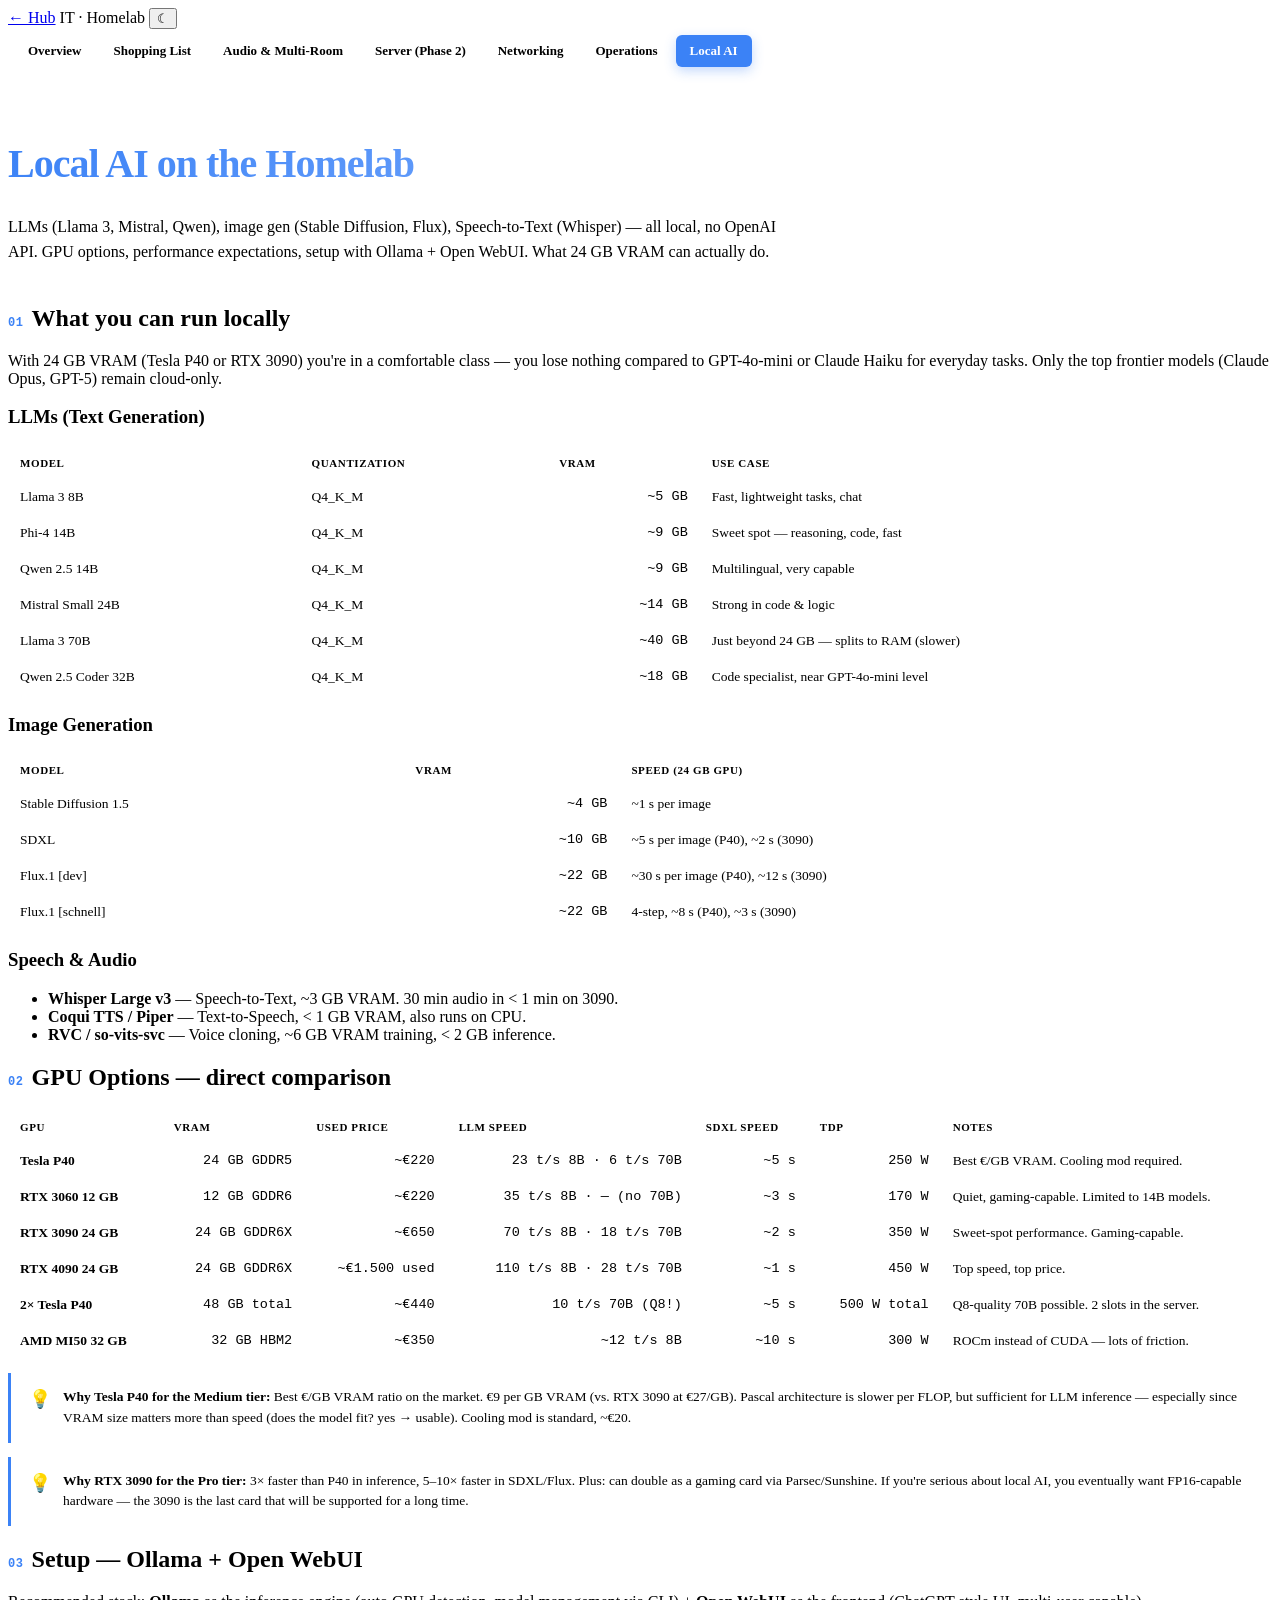
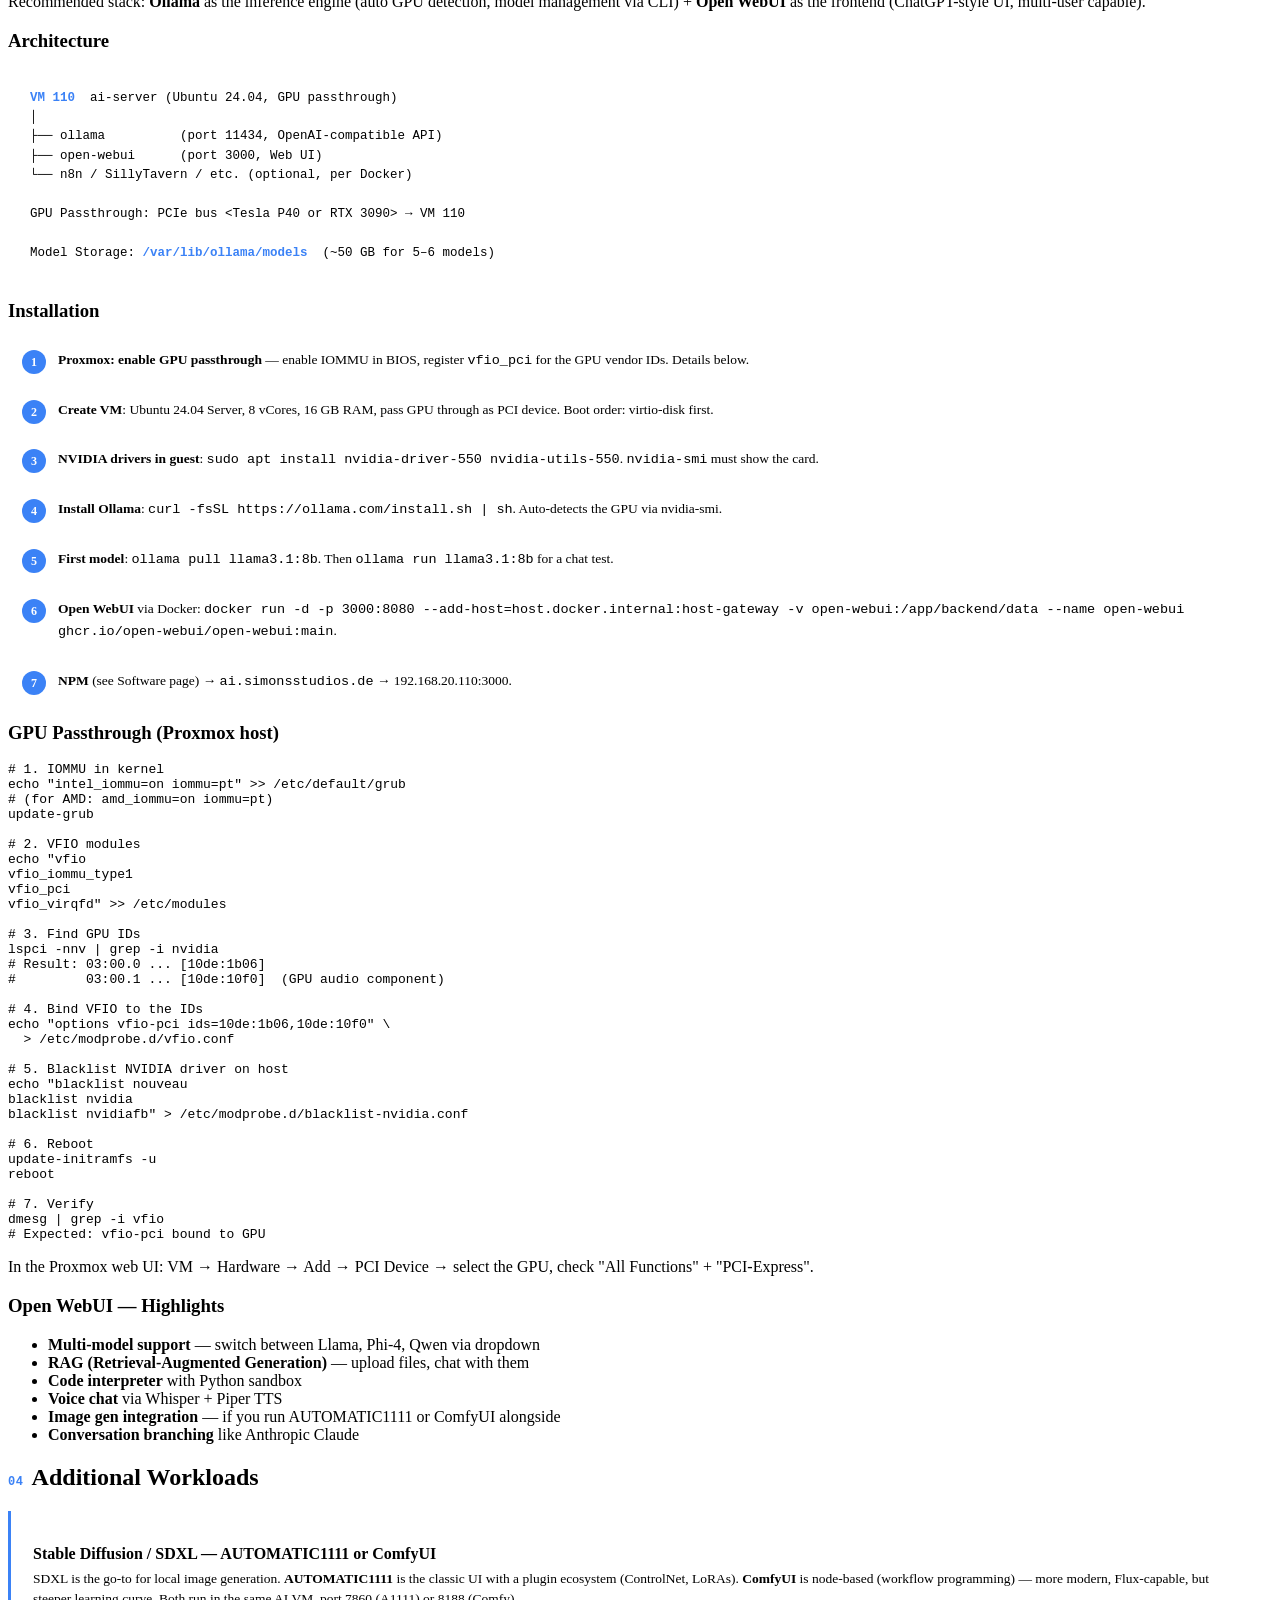
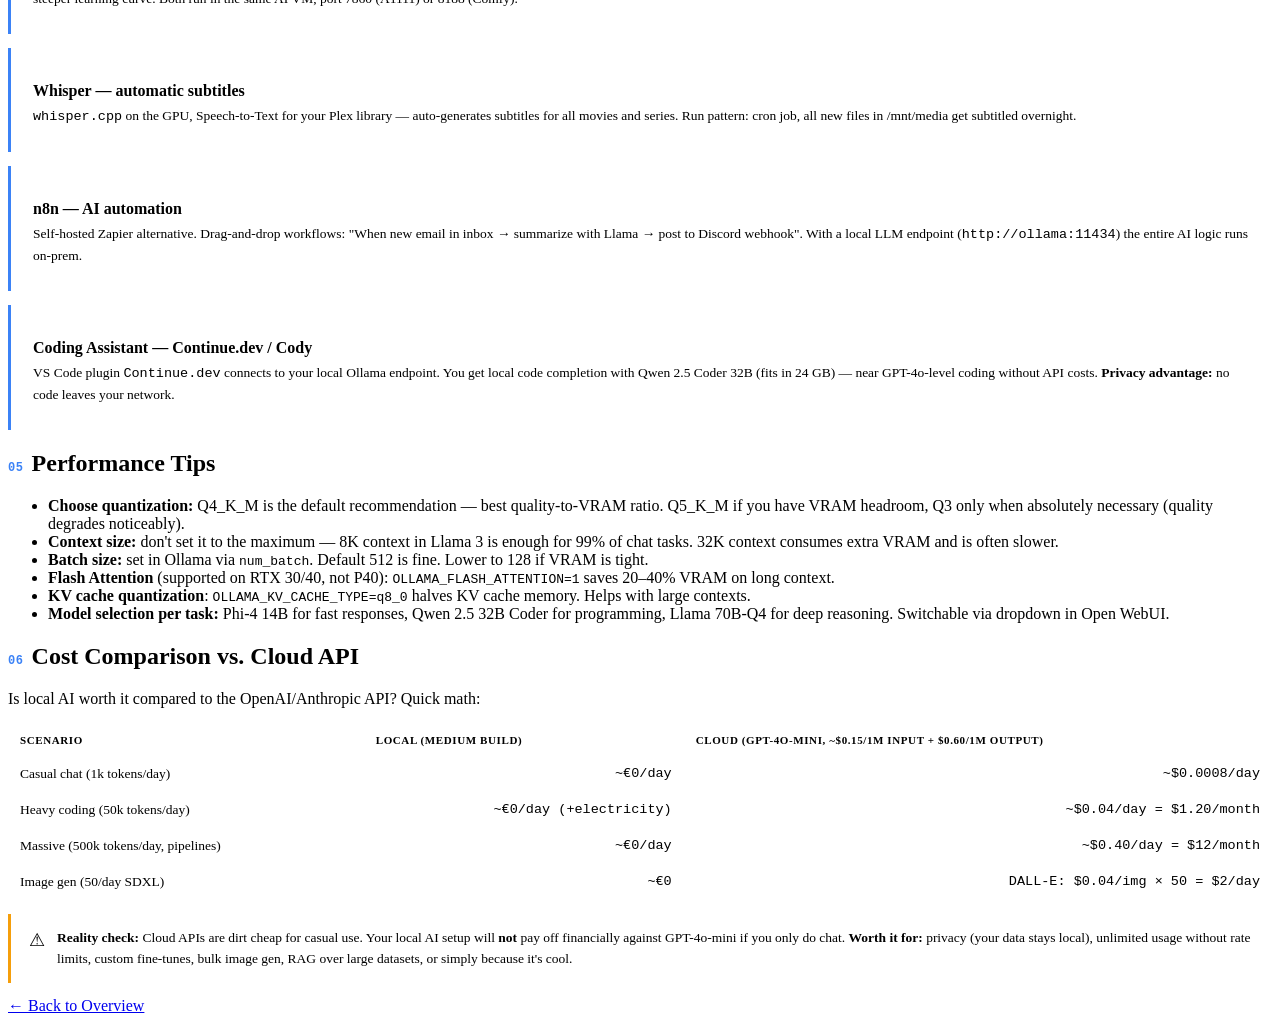
==== ai.html @ 4e8f594f "Initial upload — Homelab Rack Setup project All pages: index, einkaufsliste, audio, server, networki" ====
<!DOCTYPE html>
<html lang="en">
<head>
  <meta charset="UTF-8" />
  <meta name="viewport" content="width=device-width, initial-scale=1.0" />
  <title>Local AI — Homelab — IT Hub</title>
  <script>(function(){try{var t=localStorage.getItem('it-hub-theme');if(t==='light')document.documentElement.classList.add('theme-light');}catch{}})();</script>
  <link rel="stylesheet" href="../../style.css" />
  <link rel="stylesheet" href="page.css" />
  <style>:root{--accent:#3b82f6;--accent-rgb:59,130,246;}</style>
</head>
<body>
<div class="container">

  <nav class="topbar">
    <a class="back" href="../../index.html">← Hub</a>
    <span class="brand">IT · Homelab</span>
    <button class="theme-toggle" type="button">☾</button>
  </nav>

  <nav class="subnav">
    <a href="index.html">Overview</a>
    <a href="einkaufsliste.html">Shopping List</a>
    <a href="audio.html">Audio &amp; Multi-Room</a>
    <a href="server.html">Server (Phase 2)</a>
    <a href="networking.html">Networking</a>
    <a href="operations.html">Operations</a>
    <a href="ai.html" class="active">Local AI</a>
  </nav>

  <header class="hero">
    <h1>Local AI on the Homelab</h1>
    <p class="lead">LLMs (Llama 3, Mistral, Qwen), image gen (Stable Diffusion, Flux), Speech-to-Text (Whisper) — all local, no OpenAI API. GPU options, performance expectations, setup with Ollama + Open WebUI. What 24 GB VRAM can actually do.</p>
  </header>

  <!-- ===== WHAT'S POSSIBLE ===== -->
  <section class="section">
    <h2><span class="num">01</span>What you can run locally</h2>

    <div class="prose">
      <p>With 24 GB VRAM (Tesla P40 or RTX 3090) you're in a comfortable class — you lose nothing compared to GPT-4o-mini or Claude Haiku for everyday tasks. Only the top frontier models (Claude Opus, GPT-5) remain cloud-only.</p>

      <h3>LLMs (Text Generation)</h3>
      <table class="tbl">
        <thead>
          <tr><th>Model</th><th>Quantization</th><th>VRAM</th><th>Use Case</th></tr>
        </thead>
        <tbody>
          <tr><td>Llama 3 8B</td>           <td>Q4_K_M</td><td class="num">~5 GB</td><td>Fast, lightweight tasks, chat</td></tr>
          <tr><td>Phi-4 14B</td>            <td>Q4_K_M</td><td class="num">~9 GB</td><td>Sweet spot — reasoning, code, fast</td></tr>
          <tr><td>Qwen 2.5 14B</td>         <td>Q4_K_M</td><td class="num">~9 GB</td><td>Multilingual, very capable</td></tr>
          <tr><td>Mistral Small 24B</td>    <td>Q4_K_M</td><td class="num">~14 GB</td><td>Strong in code &amp; logic</td></tr>
          <tr><td>Llama 3 70B</td>          <td>Q4_K_M</td><td class="num">~40 GB</td><td>Just beyond 24 GB — splits to RAM (slower)</td></tr>
          <tr><td>Qwen 2.5 Coder 32B</td>   <td>Q4_K_M</td><td class="num">~18 GB</td><td>Code specialist, near GPT-4o-mini level</td></tr>
        </tbody>
      </table>

      <h3>Image Generation</h3>
      <table class="tbl">
        <thead>
          <tr><th>Model</th><th>VRAM</th><th>Speed (24 GB GPU)</th></tr>
        </thead>
        <tbody>
          <tr><td>Stable Diffusion 1.5</td>  <td class="num">~4 GB</td><td>~1 s per image</td></tr>
          <tr><td>SDXL</td>                  <td class="num">~10 GB</td><td>~5 s per image (P40), ~2 s (3090)</td></tr>
          <tr><td>Flux.1 [dev]</td>          <td class="num">~22 GB</td><td>~30 s per image (P40), ~12 s (3090)</td></tr>
          <tr><td>Flux.1 [schnell]</td>      <td class="num">~22 GB</td><td>4-step, ~8 s (P40), ~3 s (3090)</td></tr>
        </tbody>
      </table>

      <h3>Speech &amp; Audio</h3>
      <ul>
        <li><strong>Whisper Large v3</strong> — Speech-to-Text, ~3 GB VRAM. 30 min audio in &lt; 1 min on 3090.</li>
        <li><strong>Coqui TTS / Piper</strong> — Text-to-Speech, &lt; 1 GB VRAM, also runs on CPU.</li>
        <li><strong>RVC / so-vits-svc</strong> — Voice cloning, ~6 GB VRAM training, &lt; 2 GB inference.</li>
      </ul>
    </div>
  </section>

  <!-- ===== GPU OPTIONS ===== -->
  <section class="section">
    <h2><span class="num">02</span>GPU Options — direct comparison</h2>

    <div class="prose">
      <table class="tbl">
        <thead>
          <tr><th>GPU</th><th>VRAM</th><th>Used Price</th><th>LLM Speed</th><th>SDXL Speed</th><th>TDP</th><th>Notes</th></tr>
        </thead>
        <tbody>
          <tr>
            <td><strong>Tesla P40</strong></td>
            <td class="num">24 GB GDDR5</td>
            <td class="num">~€220</td>
            <td class="num">23 t/s 8B · 6 t/s 70B</td>
            <td class="num">~5 s</td>
            <td class="num">250 W</td>
            <td>Best €/GB VRAM. Cooling mod required.</td>
          </tr>
          <tr>
            <td><strong>RTX 3060 12 GB</strong></td>
            <td class="num">12 GB GDDR6</td>
            <td class="num">~€220</td>
            <td class="num">35 t/s 8B · — (no 70B)</td>
            <td class="num">~3 s</td>
            <td class="num">170 W</td>
            <td>Quiet, gaming-capable. Limited to 14B models.</td>
          </tr>
          <tr>
            <td><strong>RTX 3090 24 GB</strong></td>
            <td class="num">24 GB GDDR6X</td>
            <td class="num">~€650</td>
            <td class="num">70 t/s 8B · 18 t/s 70B</td>
            <td class="num">~2 s</td>
            <td class="num">350 W</td>
            <td>Sweet-spot performance. Gaming-capable.</td>
          </tr>
          <tr>
            <td><strong>RTX 4090 24 GB</strong></td>
            <td class="num">24 GB GDDR6X</td>
            <td class="num">~€1.500 used</td>
            <td class="num">110 t/s 8B · 28 t/s 70B</td>
            <td class="num">~1 s</td>
            <td class="num">450 W</td>
            <td>Top speed, top price.</td>
          </tr>
          <tr>
            <td><strong>2× Tesla P40</strong></td>
            <td class="num">48 GB total</td>
            <td class="num">~€440</td>
            <td class="num">10 t/s 70B (Q8!)</td>
            <td class="num">~5 s</td>
            <td class="num">500 W total</td>
            <td>Q8-quality 70B possible. 2 slots in the server.</td>
          </tr>
          <tr>
            <td><strong>AMD MI50 32 GB</strong></td>
            <td class="num">32 GB HBM2</td>
            <td class="num">~€350</td>
            <td class="num">~12 t/s 8B</td>
            <td class="num">~10 s</td>
            <td class="num">300 W</td>
            <td>ROCm instead of CUDA — lots of friction.</td>
          </tr>
        </tbody>
      </table>

      <div class="callout info">
        <span class="icon">💡</span>
        <div class="body"><strong>Why Tesla P40 for the Medium tier:</strong> Best €/GB VRAM ratio on the market. €9 per GB VRAM (vs. RTX 3090 at €27/GB). Pascal architecture is slower per FLOP, but sufficient for LLM inference — especially since VRAM size matters more than speed (does the model fit? yes → usable). Cooling mod is standard, ~€20.</div>
      </div>

      <div class="callout info">
        <span class="icon">💡</span>
        <div class="body"><strong>Why RTX 3090 for the Pro tier:</strong> 3× faster than P40 in inference, 5–10× faster in SDXL/Flux. Plus: can double as a gaming card via Parsec/Sunshine. If you're serious about local AI, you eventually want FP16-capable hardware — the 3090 is the last card that will be supported for a long time.</div>
      </div>
    </div>
  </section>

  <!-- ===== SETUP ===== -->
  <section class="section">
    <h2><span class="num">03</span>Setup — Ollama + Open WebUI</h2>

    <div class="prose">
      <p>Recommended stack: <strong>Ollama</strong> as the inference engine (auto GPU detection, model management via CLI) + <strong>Open WebUI</strong> as the frontend (ChatGPT-style UI, multi-user capable).</p>

      <h3>Architecture</h3>
      <div class="diagram"><span class="hi">VM 110</span>  ai-server (Ubuntu 24.04, GPU passthrough)
│
├── ollama          (port 11434, OpenAI-compatible API)
├── open-webui      (port 3000, Web UI)
└── n8n / SillyTavern / etc. (optional, per Docker)

GPU Passthrough: PCIe bus &lt;Tesla P40 or RTX 3090&gt; → VM 110

Model Storage: <span class="hi">/var/lib/ollama/models</span>  (~50 GB for 5–6 models)</div>

      <h3>Installation</h3>
      <ol class="steps">
        <li><strong>Proxmox: enable GPU passthrough</strong> — enable IOMMU in BIOS, register <code>vfio_pci</code> for the GPU vendor IDs. Details below.</li>
        <li><strong>Create VM</strong>: Ubuntu 24.04 Server, 8 vCores, 16 GB RAM, pass GPU through as PCI device. Boot order: virtio-disk first.</li>
        <li><strong>NVIDIA drivers in guest</strong>: <code>sudo apt install nvidia-driver-550 nvidia-utils-550</code>. <code>nvidia-smi</code> must show the card.</li>
        <li><strong>Install Ollama</strong>: <code>curl -fsSL https://ollama.com/install.sh | sh</code>. Auto-detects the GPU via nvidia-smi.</li>
        <li><strong>First model</strong>: <code>ollama pull llama3.1:8b</code>. Then <code>ollama run llama3.1:8b</code> for a chat test.</li>
        <li><strong>Open WebUI</strong> via Docker: <code>docker run -d -p 3000:8080 --add-host=host.docker.internal:host-gateway -v open-webui:/app/backend/data --name open-webui ghcr.io/open-webui/open-webui:main</code>.</li>
        <li><strong>NPM</strong> (see Software page) → <code>ai.simonsstudios.de</code> → 192.168.20.110:3000.</li>
      </ol>

      <h3>GPU Passthrough (Proxmox host)</h3>
      <pre><code># 1. IOMMU in kernel
echo "intel_iommu=on iommu=pt" &gt;&gt; /etc/default/grub
# (for AMD: amd_iommu=on iommu=pt)
update-grub

# 2. VFIO modules
echo "vfio
vfio_iommu_type1
vfio_pci
vfio_virqfd" &gt;&gt; /etc/modules

# 3. Find GPU IDs
lspci -nnv | grep -i nvidia
# Result: 03:00.0 ... [10de:1b06]
#         03:00.1 ... [10de:10f0]  (GPU audio component)

# 4. Bind VFIO to the IDs
echo "options vfio-pci ids=10de:1b06,10de:10f0" \
  &gt; /etc/modprobe.d/vfio.conf

# 5. Blacklist NVIDIA driver on host
echo "blacklist nouveau
blacklist nvidia
blacklist nvidiafb" &gt; /etc/modprobe.d/blacklist-nvidia.conf

# 6. Reboot
update-initramfs -u
reboot

# 7. Verify
dmesg | grep -i vfio
# Expected: vfio-pci bound to GPU</code></pre>

      <p>In the Proxmox web UI: VM → Hardware → Add → PCI Device → select the GPU, check "All Functions" + "PCI-Express".</p>

      <h3>Open WebUI — Highlights</h3>
      <ul>
        <li><strong>Multi-model support</strong> — switch between Llama, Phi-4, Qwen via dropdown</li>
        <li><strong>RAG (Retrieval-Augmented Generation)</strong> — upload files, chat with them</li>
        <li><strong>Code interpreter</strong> with Python sandbox</li>
        <li><strong>Voice chat</strong> via Whisper + Piper TTS</li>
        <li><strong>Image gen integration</strong> — if you run AUTOMATIC1111 or ComfyUI alongside</li>
        <li><strong>Conversation branching</strong> like Anthropic Claude</li>
      </ul>
    </div>
  </section>

  <!-- ===== ADDITIONAL WORKLOADS ===== -->
  <section class="section">
    <h2><span class="num">04</span>Additional Workloads</h2>

    <div class="comp">
      <h3>Stable Diffusion / SDXL — AUTOMATIC1111 or ComfyUI</h3>
      <p class="why">SDXL is the go-to for local image generation. <strong>AUTOMATIC1111</strong> is the classic UI with a plugin ecosystem (ControlNet, LoRAs). <strong>ComfyUI</strong> is node-based (workflow programming) — more modern, Flux-capable, but steeper learning curve. Both run in the same AI VM, port 7860 (A1111) or 8188 (Comfy).</p>
    </div>

    <div class="comp">
      <h3>Whisper — automatic subtitles</h3>
      <p class="why"><code>whisper.cpp</code> on the GPU, Speech-to-Text for your Plex library — auto-generates subtitles for all movies and series. Run pattern: cron job, all new files in /mnt/media get subtitled overnight.</p>
    </div>

    <div class="comp">
      <h3>n8n — AI automation</h3>
      <p class="why">Self-hosted Zapier alternative. Drag-and-drop workflows: "When new email in inbox → summarize with Llama → post to Discord webhook". With a local LLM endpoint (<code>http://ollama:11434</code>) the entire AI logic runs on-prem.</p>
    </div>

    <div class="comp">
      <h3>Coding Assistant — Continue.dev / Cody</h3>
      <p class="why">VS Code plugin <code>Continue.dev</code> connects to your local Ollama endpoint. You get local code completion with Qwen 2.5 Coder 32B (fits in 24 GB) — near GPT-4o-level coding without API costs. <strong>Privacy advantage:</strong> no code leaves your network.</p>
    </div>
  </section>

  <!-- ===== PERFORMANCE TIPS ===== -->
  <section class="section">
    <h2><span class="num">05</span>Performance Tips</h2>

    <div class="prose">
      <ul>
        <li><strong>Choose quantization:</strong> Q4_K_M is the default recommendation — best quality-to-VRAM ratio. Q5_K_M if you have VRAM headroom, Q3 only when absolutely necessary (quality degrades noticeably).</li>
        <li><strong>Context size:</strong> don't set it to the maximum — 8K context in Llama 3 is enough for 99% of chat tasks. 32K context consumes extra VRAM and is often slower.</li>
        <li><strong>Batch size:</strong> set in Ollama via <code>num_batch</code>. Default 512 is fine. Lower to 128 if VRAM is tight.</li>
        <li><strong>Flash Attention</strong> (supported on RTX 30/40, not P40): <code>OLLAMA_FLASH_ATTENTION=1</code> saves 20–40% VRAM on long context.</li>
        <li><strong>KV cache quantization</strong>: <code>OLLAMA_KV_CACHE_TYPE=q8_0</code> halves KV cache memory. Helps with large contexts.</li>
        <li><strong>Model selection per task:</strong> Phi-4 14B for fast responses, Qwen 2.5 32B Coder for programming, Llama 70B-Q4 for deep reasoning. Switchable via dropdown in Open WebUI.</li>
      </ul>
    </div>
  </section>

  <!-- ===== COST COMPARISON ===== -->
  <section class="section">
    <h2><span class="num">06</span>Cost Comparison vs. Cloud API</h2>

    <div class="prose">
      <p>Is local AI worth it compared to the OpenAI/Anthropic API? Quick math:</p>

      <table class="tbl">
        <thead>
          <tr><th>Scenario</th><th>Local (Medium build)</th><th>Cloud (GPT-4o-mini, ~$0.15/1M input + $0.60/1M output)</th></tr>
        </thead>
        <tbody>
          <tr>
            <td>Casual chat (1k tokens/day)</td>
            <td class="num">~€0/day</td>
            <td class="num">~$0.0008/day</td>
          </tr>
          <tr>
            <td>Heavy coding (50k tokens/day)</td>
            <td class="num">~€0/day (+electricity)</td>
            <td class="num">~$0.04/day = $1.20/month</td>
          </tr>
          <tr>
            <td>Massive (500k tokens/day, pipelines)</td>
            <td class="num">~€0/day</td>
            <td class="num">~$0.40/day = $12/month</td>
          </tr>
          <tr>
            <td>Image gen (50/day SDXL)</td>
            <td class="num">~€0</td>
            <td class="num">DALL-E: $0.04/img × 50 = $2/day</td>
          </tr>
        </tbody>
      </table>

      <div class="callout warn">
        <span class="icon">⚠</span>
        <div class="body"><strong>Reality check:</strong> Cloud APIs are dirt cheap for casual use. Your local AI setup will <strong>not</strong> pay off financially against GPT-4o-mini if you only do chat. <strong>Worth it for:</strong> privacy (your data stays local), unlimited usage without rate limits, custom fine-tunes, bulk image gen, RAG over large datasets, or simply because it's cool.</div>
      </div>
    </div>
  </section>

  <footer class="foot">
    <a href="index.html">← Back to Overview</a>
  </footer>
</div>

<script src="../../theme.js"></script>
</body>
</html>
---- page.css ----
/* ============================================================
   Homelab project — shared styles across all sub-pages.
   The accent (#3b82f6 / 59,130,246) is set in each page's <style>
   inline, so this file stays accent-agnostic and reads from vars.
============================================================ */

/* ===== SUBNAV ===== */
.subnav {
  display: flex;
  gap: 4px;
  flex-wrap: wrap;
  padding: 6px;
  background: var(--surface);
  border: 1px solid var(--border);
  border-radius: var(--radius);
  margin-bottom: 28px;
  animation: fadeUp 0.5s var(--t-slow);
}
.subnav a {
  padding: 8px 14px;
  border-radius: 6px;
  font-size: 13px;
  font-weight: 600;
  color: var(--text-muted);
  text-decoration: none;
  transition: all var(--t-fast);
  white-space: nowrap;
}
.subnav a:hover { color: var(--text); background: var(--surface-2); filter: none; }
.subnav a.active {
  color: #fff;
  background: var(--accent);
  box-shadow: 0 4px 12px rgba(var(--accent-rgb), 0.3);
}

/* ===== HERO ===== */
.hero {
  padding: 12px 0 4px;
  animation: fadeUp 0.5s var(--t-slow);
}
.hero h1 {
  font-size: 40px;
  font-weight: 800;
  letter-spacing: -1px;
  background: linear-gradient(135deg, var(--accent), color-mix(in oklab, var(--accent) 50%, #ffffff));
  -webkit-background-clip: text;
  -webkit-text-fill-color: transparent;
  background-clip: text;
}
.hero .lead {
  color: var(--text-muted);
  margin-top: 10px;
  font-size: 16px;
  max-width: 780px;
  line-height: 1.6;
}

/* ===== TWO-COL ===== */
.twocol {
  display: grid;
  grid-template-columns: 1fr 1fr;
  gap: 20px;
  margin: 28px 0;
}
@media (max-width: 720px) { .twocol { grid-template-columns: 1fr; } }

/* ===== STATS BANNER ===== */
.stats-banner {
  display: grid;
  grid-template-columns: repeat(auto-fit, minmax(180px, 1fr));
  gap: 14px;
  margin: 28px 0 36px;
}
.stat {
  background: var(--surface);
  border: 1px solid var(--border);
  border-left: 3px solid var(--accent);
  border-radius: var(--radius);
  padding: 16px 18px;
  transition: transform var(--t-fast), border-color var(--t-fast);
}
.stat:hover { transform: translateY(-2px); }
.stat .lbl {
  font-size: 11px; font-weight: 700;
  text-transform: uppercase; letter-spacing: 0.7px;
  color: var(--text-dim); margin-bottom: 6px;
}
.stat .val {
  font-size: 22px; font-weight: 800;
  color: var(--text); letter-spacing: -0.4px;
}
.stat .sub { font-size: 12px; color: var(--text-muted); margin-top: 4px; }

/* ===== NAV CARDS (used on index) ===== */
.nav-cards {
  display: grid;
  grid-template-columns: repeat(auto-fill, minmax(260px, 1fr));
  gap: 16px;
  margin-top: 18px;
}
.nav-card {
  display: block;
  padding: 18px 20px;
  background: var(--surface);
  border: 1px solid var(--border);
  border-radius: var(--radius);
  text-decoration: none;
  color: inherit;
  transition: all var(--t-fast);
  position: relative;
  overflow: hidden;
}
.nav-card:hover {
  transform: translateY(-3px);
  border-color: var(--accent);
  box-shadow: 0 12px 28px rgba(0,0,0,0.3);
  filter: none;
}
.nav-card .num {
  font-family: 'JetBrains Mono', Consolas, monospace;
  font-size: 11px; font-weight: 700;
  color: var(--accent); letter-spacing: 0.5px;
}
.nav-card h4 { font-size: 16px; font-weight: 700; margin: 4px 0 6px; color: var(--text); }
.nav-card p { font-size: 13px; color: var(--text-muted); line-height: 1.5; }
.nav-card::after {
  content: '→';
  position: absolute;
  top: 18px; right: 20px;
  font-size: 18px; color: var(--accent);
  transition: transform var(--t-fast);
}
.nav-card:hover::after { transform: translateX(4px); }

/* ===== TABLE ===== */
.tbl {
  width: 100%;
  border-collapse: collapse;
}
.tbl th, .tbl td {
  padding: 10px 12px;
  text-align: left;
  font-size: 13.5px;
  border-bottom: 1px solid var(--border);
  vertical-align: top;
}
.tbl th {
  font-size: 11px;
  text-transform: uppercase;
  letter-spacing: 0.6px;
  color: var(--text-dim);
  font-weight: 700;
  background: var(--surface-2);
}
.tbl td.price, .tbl td.num {
  text-align: right;
  font-family: 'JetBrains Mono', Consolas, monospace;
  white-space: nowrap;
}
.tbl td.price { color: var(--accent); }
.tbl tr:last-child td { border-bottom: none; }
.tbl tr.total td {
  padding-top: 14px;
  font-size: 14px;
  font-weight: 700;
  color: var(--text);
  border-top: 2px solid var(--border);
}
.tbl tr.total td.price { color: #34d399; }

/* ===== COMPONENT BLOCK ===== */
.comp {
  background: var(--surface);
  border: 1px solid var(--border);
  border-left: 3px solid var(--accent);
  border-radius: var(--radius);
  padding: 18px 22px;
  margin-bottom: 14px;
  transition: border-left-color var(--t-fast), transform var(--t-fast);
}
.comp:hover { transform: translateX(2px); border-left-color: color-mix(in oklab, var(--accent) 60%, #ffffff); }
.comp h3 {
  font-size: 16px;
  font-weight: 700;
  color: var(--text);
  margin-bottom: 4px;
  display: flex; align-items: baseline; gap: 12px; flex-wrap: wrap;
}
.comp h3 .price-tag {
  font-family: 'JetBrains Mono', Consolas, monospace;
  font-size: 13px;
  color: var(--accent);
  font-weight: 700;
  margin-left: auto;
}
.comp .why { font-size: 13.5px; color: var(--text-muted); line-height: 1.55; margin: 6px 0; }
.comp .alt { font-size: 12.5px; color: var(--text-dim); margin-top: 6px; }
.comp .alt strong { color: var(--text-muted); }

/* ===== KEY-VALUE LIST ===== */
.kv {
  display: grid;
  grid-template-columns: max-content 1fr;
  gap: 6px 16px;
  font-size: 13px;
  margin: 8px 0;
}
.kv dt { color: var(--text-dim); font-weight: 600; }
.kv dd { color: var(--text); }

/* ===== CALLOUTS ===== */
.callout {
  display: flex;
  gap: 12px;
  padding: 14px 18px;
  border-radius: var(--radius);
  margin: 14px 0;
  border: 1px solid var(--border);
  background: var(--surface);
}
.callout .icon { font-size: 18px; flex-shrink: 0; line-height: 1.4; }
.callout .body { flex: 1; font-size: 13.5px; line-height: 1.55; color: var(--text); }
.callout .body strong { color: var(--text); }
.callout.warn  { border-left: 3px solid #f59e0b; }
.callout.info  { border-left: 3px solid var(--accent); }
.callout.ok    { border-left: 3px solid #34d399; }
.callout.danger { border-left: 3px solid #ef4444; }

/* ===== STEP LIST ===== */
.steps { counter-reset: step; padding: 0; list-style: none; margin: 12px 0; }
.steps > li {
  position: relative;
  padding: 10px 14px 10px 50px;
  margin-bottom: 8px;
  background: var(--surface);
  border: 1px solid var(--border);
  border-radius: var(--radius);
  font-size: 13.5px;
  line-height: 1.55;
  color: var(--text);
}
.steps > li::before {
  counter-increment: step;
  content: counter(step);
  position: absolute;
  top: 10px; left: 14px;
  width: 24px; height: 24px;
  background: var(--accent);
  color: #fff;
  border-radius: 50%;
  display: flex; align-items: center; justify-content: center;
  font-size: 12px; font-weight: 700;
}

/* ===== SECTION HEADING WITH NUMBER ===== */
.section h2 .num {
  font-family: 'JetBrains Mono', Consolas, monospace;
  font-size: 12px;
  color: var(--accent);
  letter-spacing: 0.6px;
  margin-right: 8px;
  font-weight: 700;
}

/* ===== TIER GRID (3 price tiers) ===== */
.tier-grid {
  display: grid;
  grid-template-columns: repeat(3, 1fr);
  gap: 16px;
  margin: 24px 0;
}
@media (max-width: 900px) { .tier-grid { grid-template-columns: 1fr; } }

.tier-card {
  position: relative;
  background: var(--surface);
  border: 1px solid var(--border);
  border-radius: var(--radius-lg);
  padding: 24px 22px;
  display: flex;
  flex-direction: column;
  gap: 8px;
  transition: transform var(--t-fast), border-color var(--t-fast), box-shadow var(--t-fast);
  animation: fadeUp 0.5s var(--t-slow) both;
}
.tier-card:hover { transform: translateY(-3px); border-color: var(--tier-color, var(--accent)); }

.tier-card.recommended {
  border-color: var(--tier-color, var(--accent));
  box-shadow: 0 0 0 1px var(--tier-color, var(--accent)),
              0 12px 32px rgba(var(--tier-rgb, var(--accent-rgb)), 0.18);
}
.tier-card.recommended::before {
  content: '★ Best P/L';
  position: absolute;
  top: -10px;
  right: 18px;
  background: var(--tier-color, var(--accent));
  color: #fff;
  font-size: 10.5px;
  font-weight: 800;
  padding: 4px 10px;
  border-radius: 999px;
  letter-spacing: 0.4px;
}

.tier-card .tier-tag {
  font-size: 10.5px;
  font-weight: 700;
  text-transform: uppercase;
  letter-spacing: 0.8px;
  color: var(--tier-color, var(--accent));
}

.tier-card h3 {
  font-size: 22px;
  font-weight: 800;
  color: var(--text);
  letter-spacing: -0.4px;
  margin: 4px 0;
}

.tier-card .tier-price {
  font-size: 28px;
  font-weight: 800;
  color: var(--tier-color, var(--accent));
  font-family: 'JetBrains Mono', Consolas, monospace;
  letter-spacing: -0.5px;
  margin: 6px 0 4px;
}
.tier-card .tier-sub {
  font-size: 12px;
  color: var(--text-dim);
  margin-bottom: 10px;
}

.tier-card .tier-list {
  list-style: none;
  padding: 0;
  margin: 8px 0;
  display: flex;
  flex-direction: column;
  gap: 6px;
}
.tier-card .tier-list li {
  font-size: 13px;
  color: var(--text-muted);
  line-height: 1.45;
  display: flex;
  align-items: flex-start;
  gap: 8px;
}
.tier-card .tier-list li::before {
  content: '✓';
  color: var(--tier-color, var(--accent));
  font-weight: 700;
  flex-shrink: 0;
}
.tier-card .tier-list li.no::before { content: '✗'; color: var(--text-dim); }
.tier-card .tier-list li strong { color: var(--text); font-weight: 600; }

.tier-card .tier-cta {
  margin-top: auto;
  padding-top: 12px;
  display: inline-flex;
  align-items: center;
  gap: 6px;
  font-size: 13px;
  font-weight: 700;
  color: var(--tier-color, var(--accent));
  text-decoration: none;
  transition: gap var(--t-fast);
}
.tier-card .tier-cta:hover { gap: 12px; filter: none; }

/* ===== VERDICT BLOCK ===== */
.verdict-block {
  margin: 32px 0;
  padding: 28px 32px;
  background: linear-gradient(135deg, var(--surface), var(--surface-2));
  border: 1px solid rgba(var(--accent-rgb), 0.4);
  border-radius: var(--radius-lg);
  display: grid;
  grid-template-columns: 1fr 1fr;
  gap: 28px;
  align-items: center;
  animation: fadeUp 0.5s var(--t-slow);
}
@media (max-width: 720px) { .verdict-block { grid-template-columns: 1fr; padding: 22px 20px; } }

.verdict-block .v-text h2 {
  font-size: 22px;
  font-weight: 800;
  background: linear-gradient(90deg, var(--accent), color-mix(in oklab, var(--accent) 50%, #ffffff));
  -webkit-background-clip: text;
  -webkit-text-fill-color: transparent;
  background-clip: text;
  margin-bottom: 10px;
}
.verdict-block .v-text p {
  color: var(--text-muted);
  font-size: 14px;
  line-height: 1.65;
}
.verdict-block .v-text strong { color: var(--text); }

.verdict-block .v-winner {
  background: var(--surface-2);
  border-radius: var(--radius);
  padding: 22px 20px;
  border: 1px solid var(--border);
  text-align: center;
}
.verdict-block .v-winner .crown {
  font-size: 28px;
  margin-bottom: 6px;
  display: block;
}
.verdict-block .v-winner h3 {
  font-size: 17px;
  font-weight: 800;
  color: var(--text);
}
.verdict-block .v-winner .vp {
  font-size: 11px;
  color: var(--accent);
  font-weight: 700;
  text-transform: uppercase;
  letter-spacing: 0.6px;
  margin: 4px 0 10px;
}
.verdict-block .v-winner .big-price {
  font-size: 30px;
  font-weight: 900;
  background: linear-gradient(90deg, var(--accent), color-mix(in oklab, var(--accent) 50%, #ffffff));
  -webkit-background-clip: text;
  -webkit-text-fill-color: transparent;
  background-clip: text;
  font-family: 'JetBrains Mono', Consolas, monospace;
}
.verdict-block .v-winner p {
  font-size: 12px;
  color: var(--text-muted);
  margin-top: 8px;
  line-height: 1.55;
}

/* ===== ASCII DIAGRAM ===== */
.diagram {
  background: var(--surface-2);
  border: 1px solid var(--border);
  border-radius: var(--radius);
  padding: 18px 22px;
  font-family: 'JetBrains Mono', Consolas, monospace;
  font-size: 12.5px;
  line-height: 1.55;
  color: var(--text);
  white-space: pre;
  overflow-x: auto;
  margin: 14px 0;
}
.diagram .hi { color: var(--accent); font-weight: 700; }
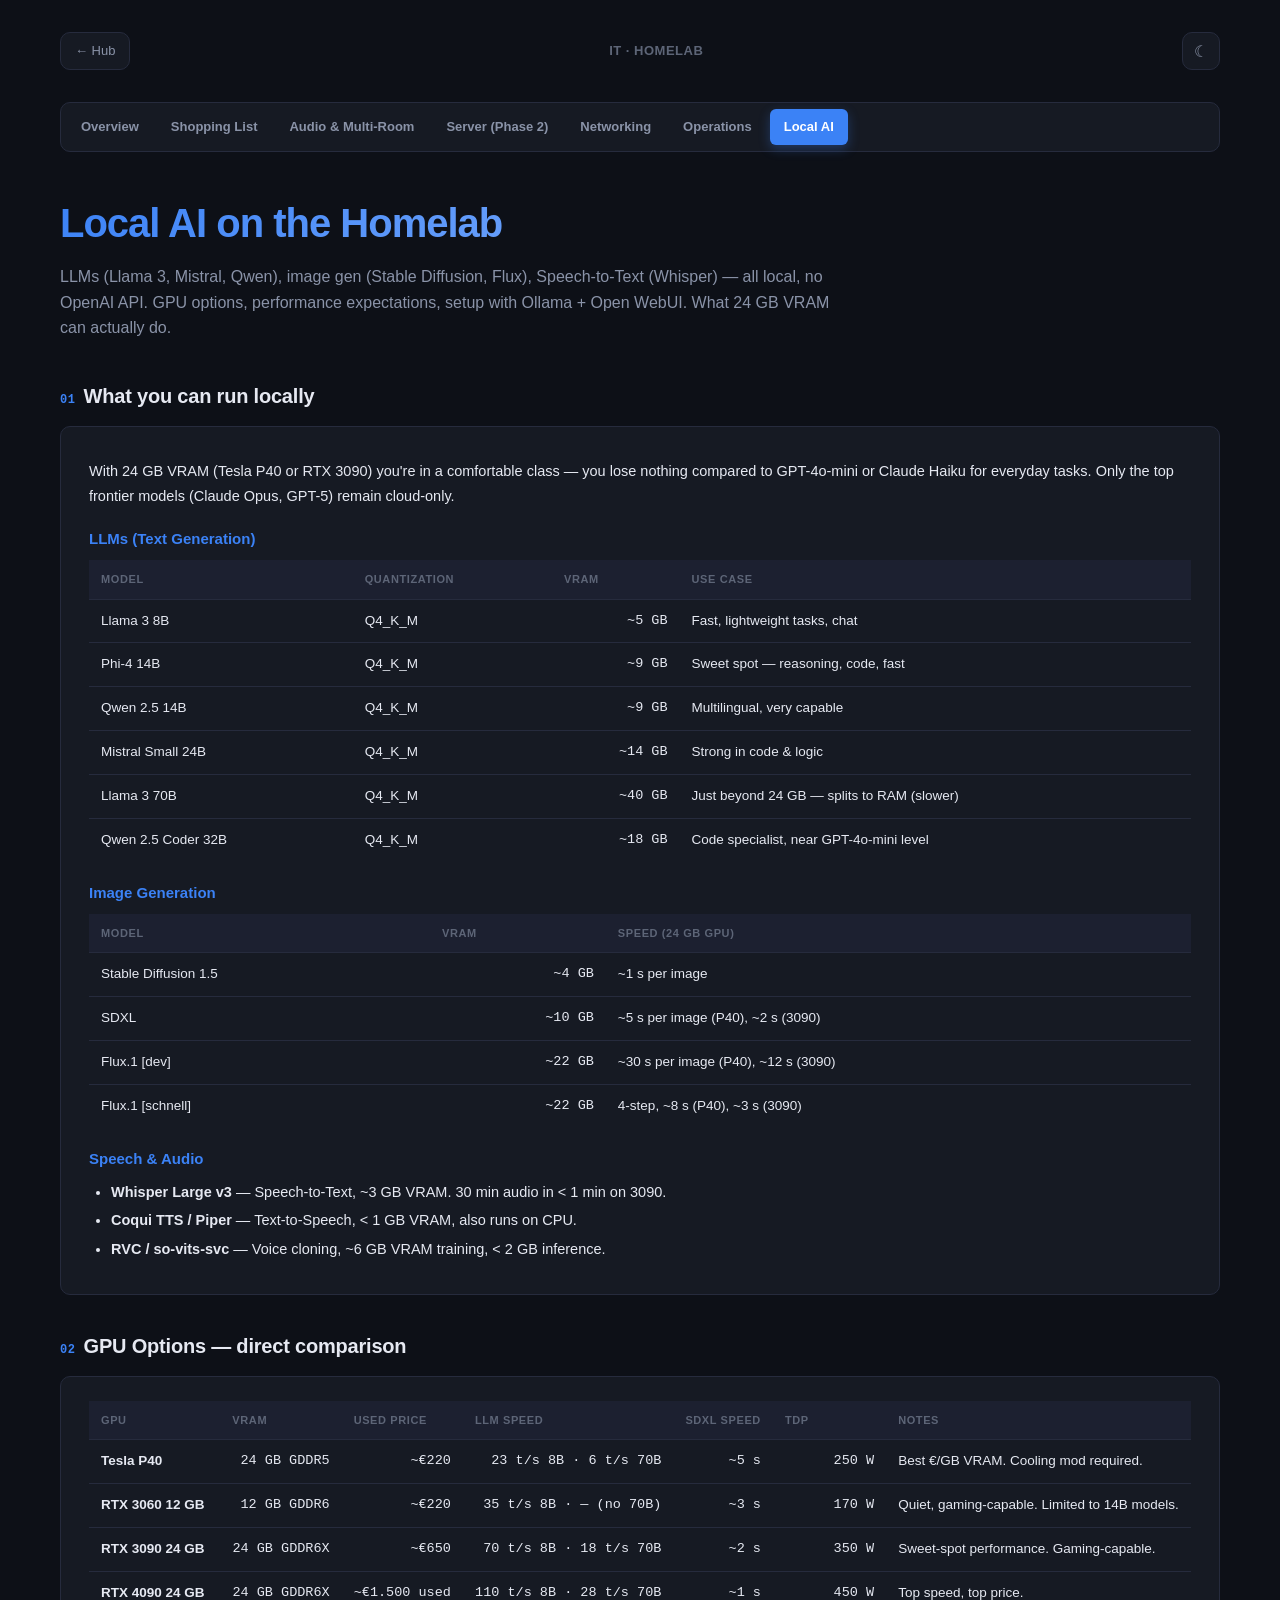
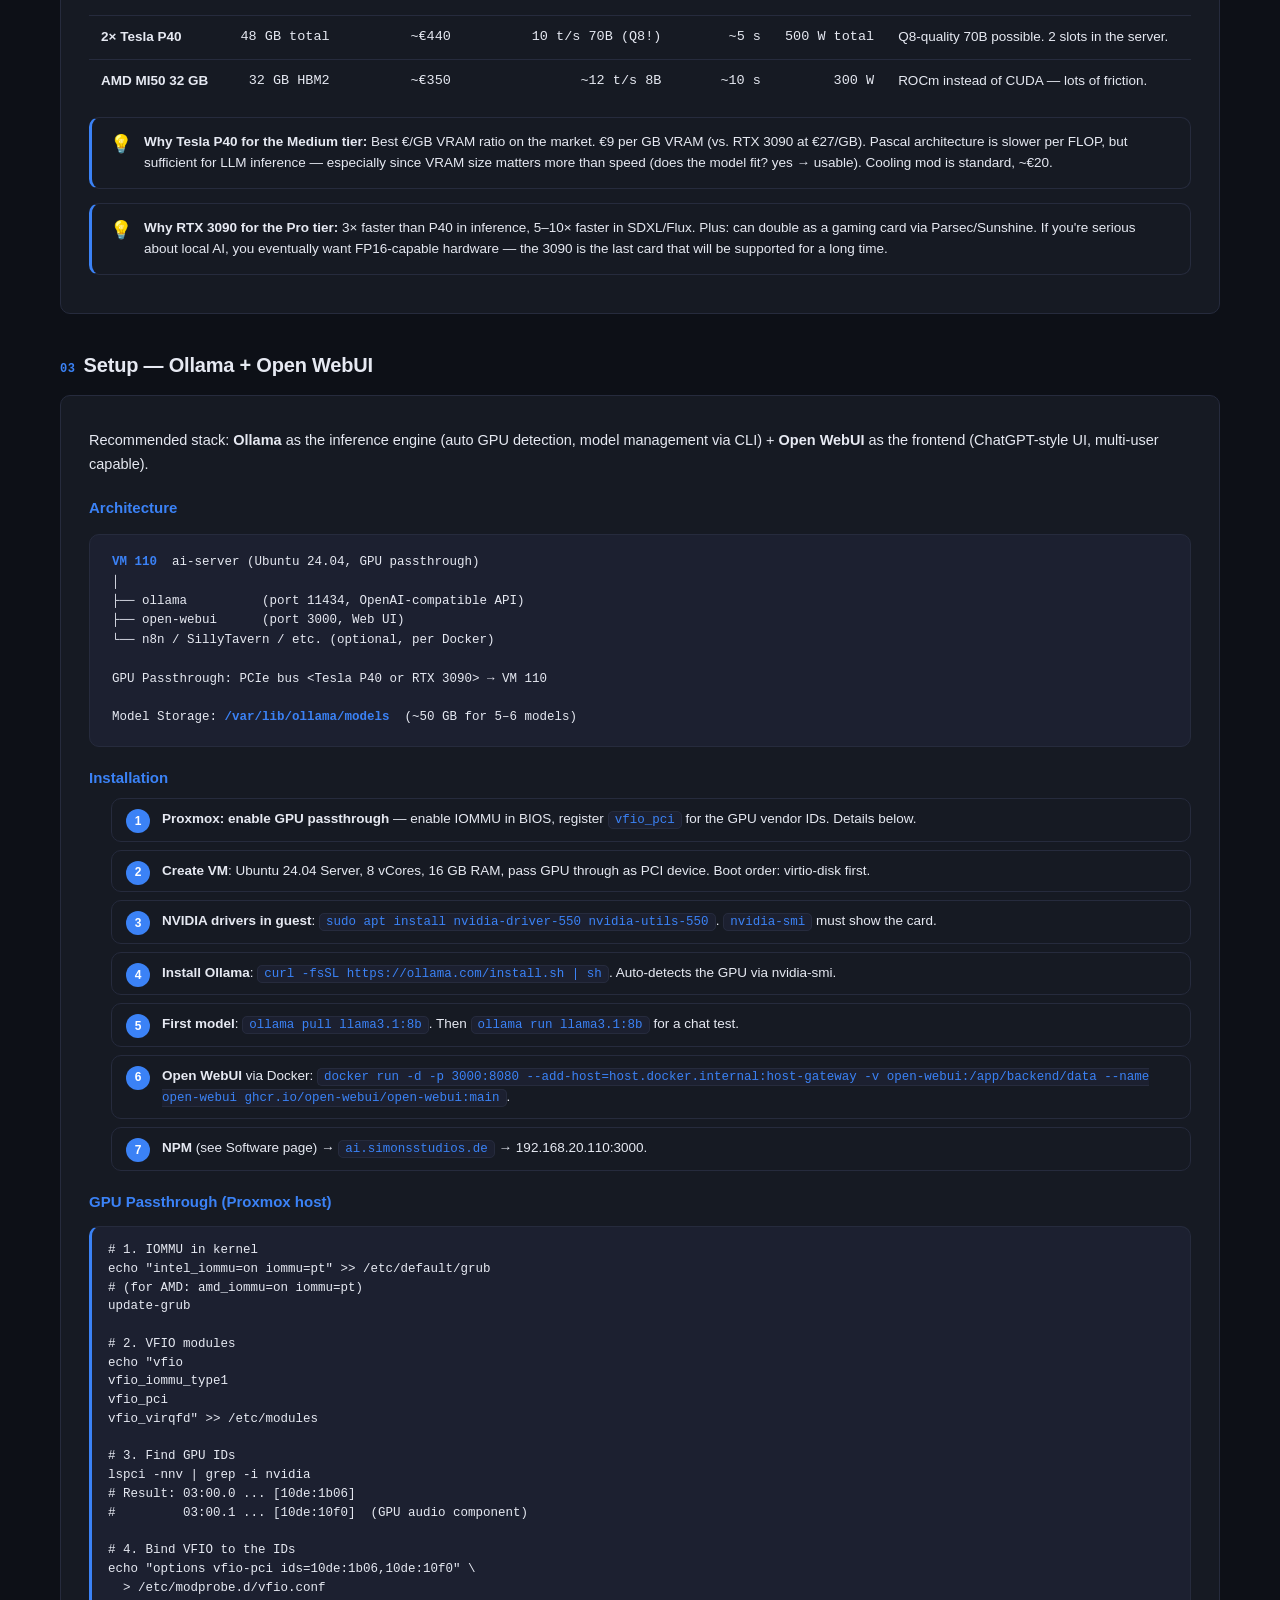
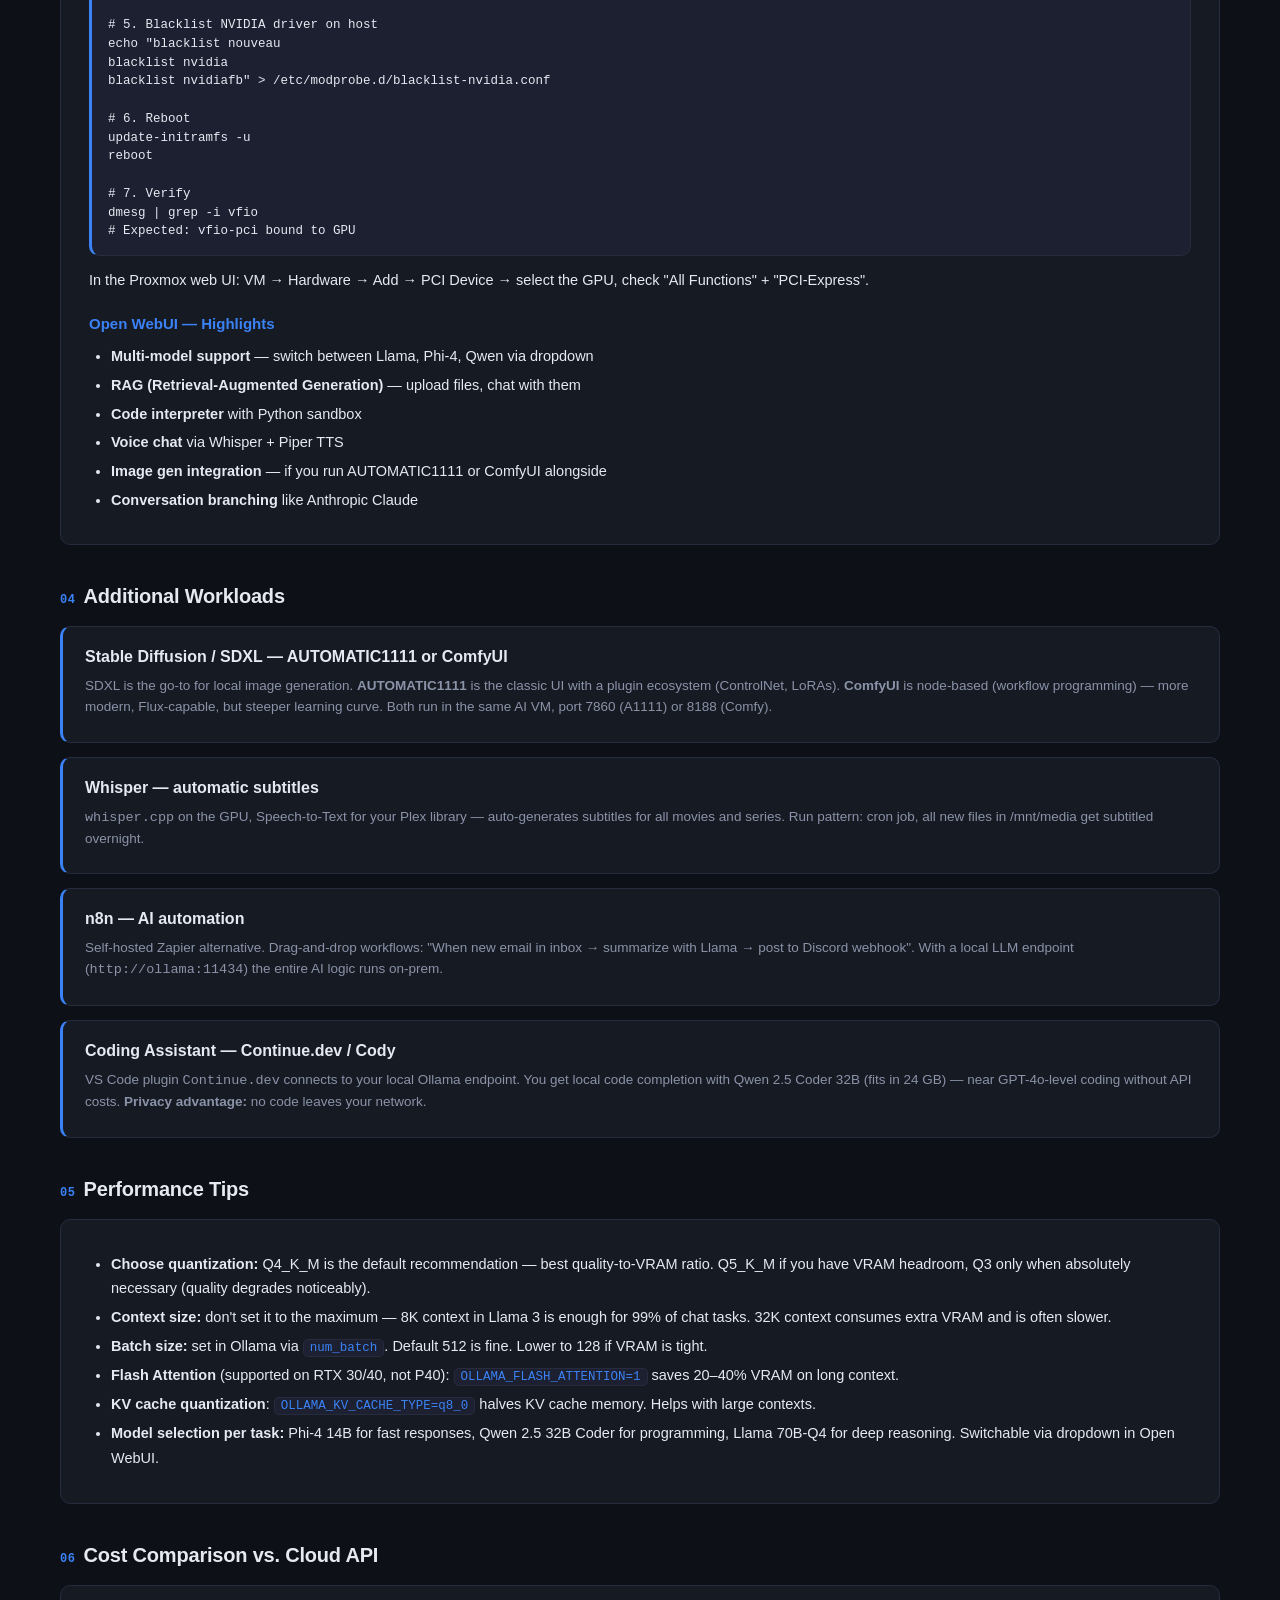
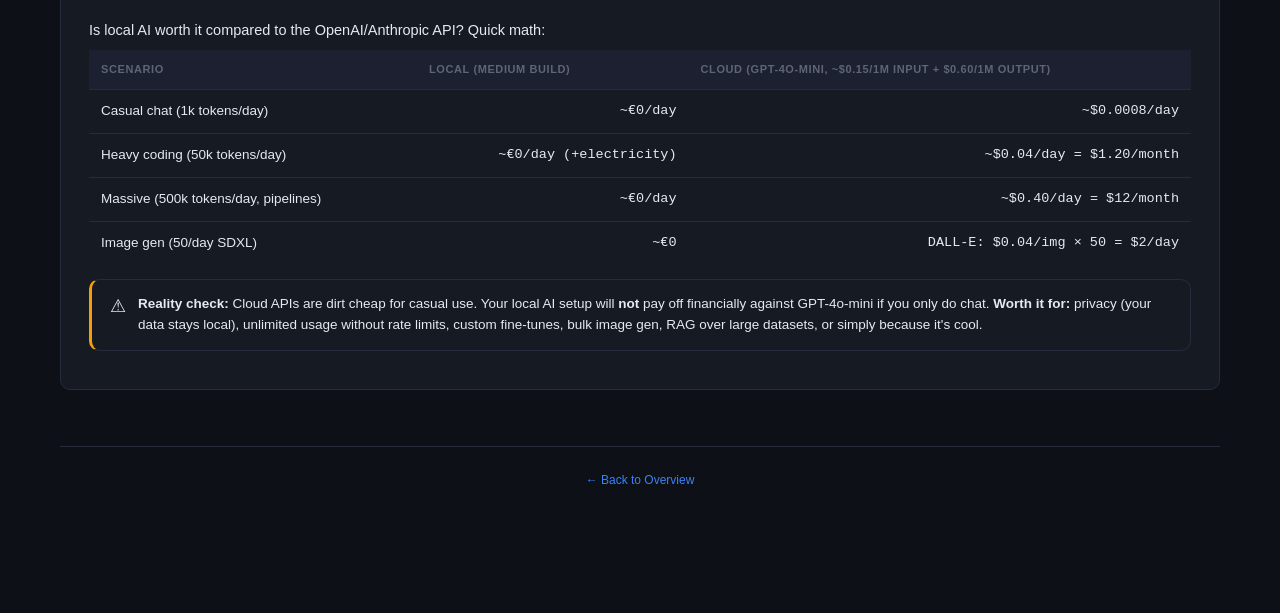
==== commit 7cc11f57: "Fix CSS/JS: add style.css + theme.js, update relative paths Copied shared style.css and theme.js int" ====
--- a/ai.html
+++ b/ai.html
@@ -5,7 +5,7 @@
   <meta name="viewport" content="width=device-width, initial-scale=1.0" />
   <title>Local AI — Homelab — IT Hub</title>
   <script>(function(){try{var t=localStorage.getItem('it-hub-theme');if(t==='light')document.documentElement.classList.add('theme-light');}catch{}})();</script>
-  <link rel="stylesheet" href="../../style.css" />
+  <link rel="stylesheet" href="style.css" />
   <link rel="stylesheet" href="page.css" />
   <style>:root{--accent:#3b82f6;--accent-rgb:59,130,246;}</style>
 </head>
@@ -321,6 +321,6 @@
   </footer>
 </div>
 
-<script src="../../theme.js"></script>
+<script src="theme.js"></script>
 </body>
 </html>
--- a/style.css
+++ b/style.css
@@ -0,0 +1,461 @@
+/* ============================================================
+   Shared design system for the IT hub + projects.
+   Per-project accent is set inline in each page's <style>:
+     :root { --accent: #xx; --accent-rgb: r,g,b; }
+   This file stays farbneutral.
+============================================================ */
+
+/* ===== RESET ===== */
+*, *::before, *::after { box-sizing: border-box; margin: 0; padding: 0; }
+html { scroll-behavior: smooth; }
+
+/* ===== THEME VARS — Dark (default) ===== */
+:root {
+  --bg:         #0d1017;
+  --surface:    #161a23;
+  --surface-2:  #1c2030;
+  --border:     #262b3d;
+  --text:       #e6e9f2;
+  --text-muted: #8a93a8;
+  --text-dim:   #5d6577;
+  --shadow:     0 4px 24px rgba(0,0,0,0.45);
+  --shadow-lg:  0 16px 48px rgba(0,0,0,0.55);
+  --radius:     10px;
+  --radius-lg:  16px;
+  --t-fast:     0.15s ease;
+  --t-mid:      0.3s ease;
+  --t-slow:     0.6s cubic-bezier(.2,.8,.2,1);
+
+  /* fallback accent in case a project forgets to override */
+  --accent:     #6366f1;
+  --accent-rgb: 99,102,241;
+}
+
+/* ===== THEME VARS — Light ===== */
+:root.theme-light {
+  --bg:         #f5f6fa;
+  --surface:    #ffffff;
+  --surface-2:  #eef0f6;
+  --border:     #d8dce6;
+  --text:       #1a1d29;
+  --text-muted: #545b6e;
+  --text-dim:   #8a93a8;
+  --shadow:     0 4px 18px rgba(20,24,40,0.08);
+  --shadow-lg:  0 16px 40px rgba(20,24,40,0.14);
+}
+
+/* ===== BASE ===== */
+body {
+  background: var(--bg);
+  color: var(--text);
+  font-family: -apple-system, BlinkMacSystemFont, 'Segoe UI', Roboto, sans-serif;
+  font-size: 14px;
+  line-height: 1.55;
+  min-height: 100vh;
+  transition: background var(--t-mid), color var(--t-mid);
+}
+
+a { color: var(--accent); text-decoration: none; }
+a:hover { filter: brightness(1.18); }
+
+::selection { background: rgba(var(--accent-rgb), 0.35); color: var(--text); }
+
+/* ===== LAYOUT ===== */
+.container {
+  max-width: 1200px;
+  margin: 0 auto;
+  padding: 32px 20px 64px;
+}
+
+/* ===== TOP BAR (shown on every page) ===== */
+.topbar {
+  display: flex;
+  align-items: center;
+  justify-content: space-between;
+  margin-bottom: 32px;
+  gap: 12px;
+}
+
+.topbar .back {
+  display: inline-flex;
+  align-items: center;
+  gap: 6px;
+  padding: 8px 14px;
+  background: var(--surface);
+  border: 1px solid var(--border);
+  border-radius: var(--radius);
+  color: var(--text-muted);
+  font-size: 13px;
+  font-weight: 500;
+  transition: all var(--t-fast);
+}
+.topbar .back:hover {
+  color: var(--text);
+  border-color: var(--accent);
+  transform: translateX(-2px);
+  filter: none;
+}
+
+.topbar .brand {
+  font-size: 13px;
+  color: var(--text-dim);
+  letter-spacing: 0.5px;
+  text-transform: uppercase;
+  font-weight: 600;
+}
+
+.theme-toggle {
+  width: 38px;
+  height: 38px;
+  border-radius: var(--radius);
+  background: var(--surface);
+  border: 1px solid var(--border);
+  color: var(--text-muted);
+  cursor: pointer;
+  display: inline-flex;
+  align-items: center;
+  justify-content: center;
+  font-size: 16px;
+  transition: all var(--t-fast);
+}
+.theme-toggle:hover {
+  color: var(--accent);
+  border-color: var(--accent);
+  transform: rotate(15deg);
+}
+
+/* ===== HEADER ===== */
+.page-header {
+  margin-bottom: 36px;
+  animation: fadeUp 0.5s var(--t-slow);
+}
+
+.page-header h1 {
+  font-size: 32px;
+  font-weight: 800;
+  letter-spacing: -0.6px;
+  background: linear-gradient(135deg, var(--accent), color-mix(in oklab, var(--accent) 50%, #ffffff));
+  -webkit-background-clip: text;
+  -webkit-text-fill-color: transparent;
+  background-clip: text;
+  display: inline-block;
+}
+
+.page-header .lead {
+  color: var(--text-muted);
+  margin-top: 8px;
+  font-size: 15px;
+  max-width: 720px;
+}
+
+/* ===== CARDS ===== */
+.card {
+  background: var(--surface);
+  border: 1px solid var(--border);
+  border-radius: var(--radius);
+  padding: 20px;
+  transition: border-color var(--t-fast), transform var(--t-fast), box-shadow var(--t-fast);
+}
+.card:hover { border-color: var(--accent); }
+
+.card-grid {
+  display: grid;
+  grid-template-columns: repeat(auto-fill, minmax(280px, 1fr));
+  gap: 18px;
+}
+
+/* ===== HUB PROJECT CARDS ===== */
+.proj-grid {
+  display: grid;
+  grid-template-columns: repeat(auto-fill, minmax(300px, 1fr));
+  gap: 20px;
+}
+
+.proj-card {
+  position: relative;
+  display: flex;
+  flex-direction: column;
+  gap: 10px;
+  padding: 22px 22px 20px;
+  background: var(--surface);
+  border: 1px solid var(--border);
+  border-radius: var(--radius-lg);
+  text-decoration: none;
+  color: inherit;
+  overflow: hidden;
+  transition: transform var(--t-fast), border-color var(--t-fast), box-shadow var(--t-fast);
+  animation: fadeUp 0.5s var(--t-slow) both;
+}
+.proj-card:hover {
+  transform: translateY(-4px);
+  border-color: var(--proj-accent);
+  box-shadow: 0 18px 38px rgba(0,0,0,0.35),
+              0 0 0 1px rgba(var(--proj-accent-rgb), 0.4),
+              0 0 32px rgba(var(--proj-accent-rgb), 0.18);
+  filter: none;
+}
+:root.theme-light .proj-card:hover {
+  box-shadow: 0 18px 38px rgba(20,24,40,0.12),
+              0 0 0 1px rgba(var(--proj-accent-rgb), 0.5),
+              0 0 32px rgba(var(--proj-accent-rgb), 0.18);
+}
+
+.proj-card::before {
+  content: '';
+  position: absolute;
+  inset: 0 0 auto 0;
+  height: 3px;
+  background: linear-gradient(90deg, var(--proj-accent), color-mix(in oklab, var(--proj-accent) 40%, transparent));
+  opacity: 0.85;
+}
+
+.proj-card .accent-glow {
+  position: absolute;
+  top: -40px;
+  right: -40px;
+  width: 140px;
+  height: 140px;
+  border-radius: 50%;
+  background: radial-gradient(circle, rgba(var(--proj-accent-rgb), 0.22), transparent 70%);
+  pointer-events: none;
+  transition: transform var(--t-mid), opacity var(--t-mid);
+  opacity: 0.55;
+}
+.proj-card:hover .accent-glow { opacity: 1; transform: scale(1.25); }
+
+.proj-card h3 {
+  font-size: 19px;
+  font-weight: 700;
+  color: var(--text);
+  letter-spacing: -0.2px;
+}
+
+.proj-card .desc {
+  font-size: 13.5px;
+  color: var(--text-muted);
+  line-height: 1.55;
+  flex: 1;
+}
+
+.proj-card .proj-tag {
+  display: inline-flex;
+  align-items: center;
+  gap: 6px;
+  font-size: 11px;
+  font-weight: 700;
+  text-transform: uppercase;
+  letter-spacing: 0.7px;
+  color: var(--proj-accent);
+  margin-bottom: 4px;
+}
+.proj-card .proj-tag::before {
+  content: '';
+  width: 8px;
+  height: 8px;
+  border-radius: 50%;
+  background: var(--proj-accent);
+  box-shadow: 0 0 12px rgba(var(--proj-accent-rgb), 0.7);
+}
+
+.proj-card .arrow {
+  margin-top: 8px;
+  font-size: 13px;
+  font-weight: 600;
+  color: var(--proj-accent);
+  display: inline-flex;
+  align-items: center;
+  gap: 6px;
+  transition: gap var(--t-fast);
+}
+.proj-card:hover .arrow { gap: 12px; }
+
+/* ===== BUTTONS ===== */
+.btn {
+  display: inline-flex;
+  align-items: center;
+  gap: 8px;
+  padding: 10px 18px;
+  border-radius: var(--radius);
+  border: 1px solid transparent;
+  cursor: pointer;
+  font-size: 13px;
+  font-weight: 600;
+  font-family: inherit;
+  transition: all var(--t-fast);
+  text-decoration: none;
+}
+.btn-primary { background: var(--accent); color: #fff; }
+.btn-primary:hover { filter: brightness(1.15); transform: translateY(-1px); }
+.btn-ghost {
+  background: transparent;
+  color: var(--text-muted);
+  border-color: var(--border);
+}
+.btn-ghost:hover {
+  color: var(--text);
+  border-color: var(--accent);
+}
+
+/* ===== BADGES ===== */
+.badge {
+  display: inline-block;
+  padding: 3px 10px;
+  border-radius: 999px;
+  font-size: 11px;
+  font-weight: 700;
+  letter-spacing: 0.3px;
+  background: rgba(var(--accent-rgb), 0.15);
+  color: var(--accent);
+  border: 1px solid rgba(var(--accent-rgb), 0.4);
+}
+
+/* ===== SECTION ===== */
+.section { margin: 36px 0; animation: fadeUp 0.5s var(--t-slow) both; }
+.section h2 {
+  font-size: 20px;
+  font-weight: 700;
+  margin-bottom: 14px;
+  color: var(--text);
+  letter-spacing: -0.2px;
+}
+.section h2 .accent { color: var(--accent); }
+
+/* ===== PROSE (for project description bodies) ===== */
+.prose {
+  background: var(--surface);
+  border: 1px solid var(--border);
+  border-radius: var(--radius);
+  padding: 24px 28px;
+  font-size: 14.5px;
+  line-height: 1.7;
+  color: var(--text);
+}
+.prose h2 {
+  font-size: 18px;
+  font-weight: 700;
+  margin: 24px 0 10px;
+  color: var(--text);
+}
+.prose h2:first-child { margin-top: 0; }
+.prose h3 {
+  font-size: 15px;
+  font-weight: 700;
+  margin: 18px 0 8px;
+  color: var(--accent);
+}
+.prose p { margin: 8px 0; color: var(--text); }
+.prose ul, .prose ol { margin: 8px 0 8px 22px; }
+.prose li { margin: 4px 0; }
+.prose code {
+  background: var(--surface-2);
+  border: 1px solid var(--border);
+  padding: 1px 6px;
+  border-radius: 5px;
+  font-size: 12.5px;
+  font-family: 'JetBrains Mono', Consolas, monospace;
+  color: var(--accent);
+}
+.prose pre {
+  background: var(--surface-2);
+  border: 1px solid var(--border);
+  border-left: 3px solid var(--accent);
+  border-radius: var(--radius);
+  padding: 14px 16px;
+  overflow-x: auto;
+  margin: 12px 0;
+  font-size: 12.5px;
+  line-height: 1.5;
+}
+.prose pre code {
+  background: none;
+  border: none;
+  padding: 0;
+  color: var(--text);
+  font-size: inherit;
+}
+.prose strong { color: var(--text); font-weight: 700; }
+.prose em { color: var(--text-muted); }
+.prose a { font-weight: 600; }
+.prose hr { border: none; border-top: 1px solid var(--border); margin: 22px 0; }
+.prose blockquote {
+  border-left: 3px solid var(--accent);
+  padding: 6px 14px;
+  color: var(--text-muted);
+  background: var(--surface-2);
+  border-radius: 0 var(--radius) var(--radius) 0;
+  margin: 12px 0;
+}
+
+/* ===== FILE LIST ===== */
+.file-list {
+  display: flex;
+  flex-direction: column;
+  gap: 8px;
+  margin: 12px 0;
+}
+.file-item {
+  display: flex;
+  align-items: center;
+  gap: 12px;
+  padding: 10px 14px;
+  background: var(--surface-2);
+  border: 1px solid var(--border);
+  border-radius: var(--radius);
+  font-size: 13px;
+  transition: border-color var(--t-fast), transform var(--t-fast);
+  text-decoration: none;
+  color: var(--text);
+}
+.file-item:hover {
+  border-color: var(--accent);
+  transform: translateX(2px);
+  filter: none;
+}
+.file-item .icon { color: var(--accent); font-size: 16px; }
+.file-item .name { font-family: 'JetBrains Mono', Consolas, monospace; font-size: 13px; }
+.file-item .size { margin-left: auto; color: var(--text-dim); font-size: 11.5px; }
+
+/* ===== FOOTER ===== */
+.foot {
+  margin-top: 56px;
+  padding-top: 24px;
+  border-top: 1px solid var(--border);
+  text-align: center;
+  color: var(--text-dim);
+  font-size: 12px;
+}
+
+/* ===== ANIMATIONS ===== */
+@keyframes fadeUp {
+  from { opacity: 0; transform: translateY(14px); }
+  to   { opacity: 1; transform: translateY(0); }
+}
+
+@keyframes pulse {
+  0%, 100% { opacity: 0.85; }
+  50%      { opacity: 1; }
+}
+
+@keyframes float {
+  0%, 100% { transform: translateY(0); }
+  50%      { transform: translateY(-4px); }
+}
+
+/* Stagger animation on children */
+.stagger > * { animation: fadeUp 0.5s var(--t-slow) both; }
+.stagger > *:nth-child(1)  { animation-delay: 0.04s; }
+.stagger > *:nth-child(2)  { animation-delay: 0.08s; }
+.stagger > *:nth-child(3)  { animation-delay: 0.12s; }
+.stagger > *:nth-child(4)  { animation-delay: 0.16s; }
+.stagger > *:nth-child(5)  { animation-delay: 0.20s; }
+.stagger > *:nth-child(6)  { animation-delay: 0.24s; }
+.stagger > *:nth-child(7)  { animation-delay: 0.28s; }
+.stagger > *:nth-child(8)  { animation-delay: 0.32s; }
+
+/* ===== RESPONSIVE ===== */
+@media (max-width: 600px) {
+  .container { padding: 20px 14px 48px; }
+  .page-header h1 { font-size: 26px; }
+  .topbar { margin-bottom: 22px; }
+  .prose { padding: 18px 20px; }
+}
